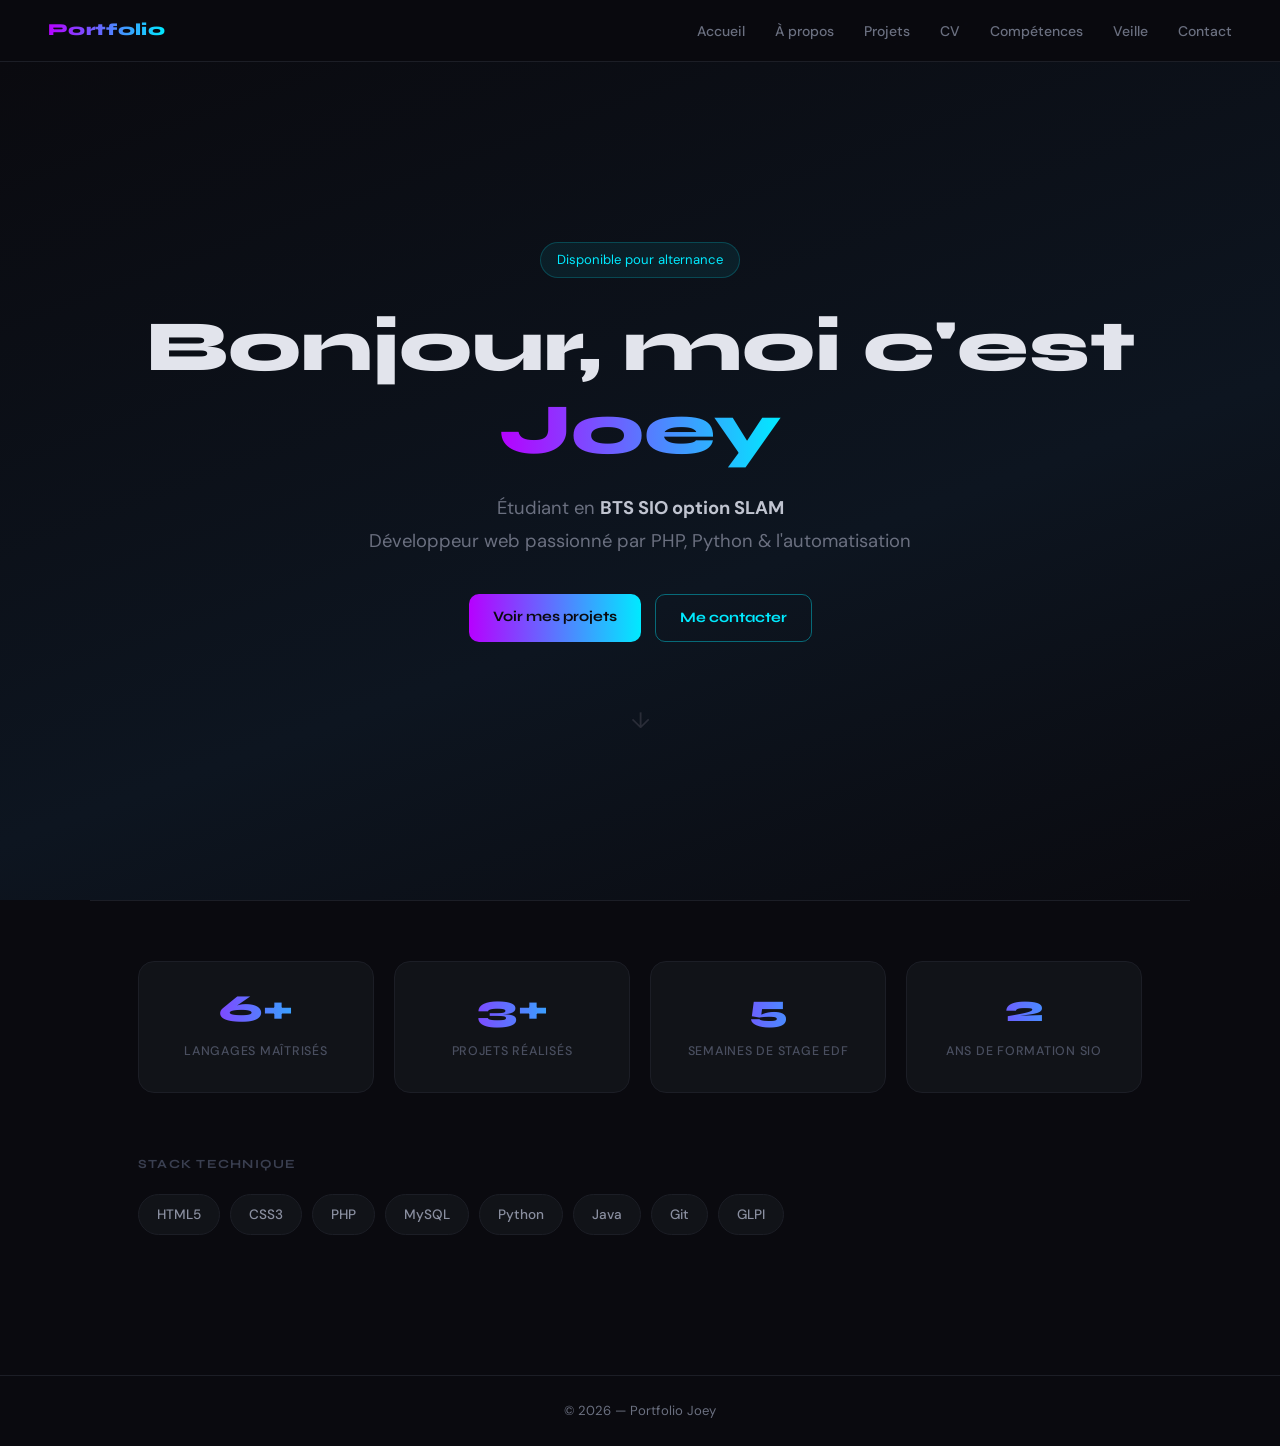
==== index.html @ f2e4ecba "Add files via upload" ====
<!DOCTYPE html>
<html lang="fr">
<head>
  <meta charset="UTF-8">
  <meta name="viewport" content="width=device-width, initial-scale=1">
  <title>Portfolio — Joey</title>
  <link rel="stylesheet" href="styles.css">
</head>
<body>

<header>
  <nav class="navbar">
    <div class="logo">Portfolio</div>
    <button class="burger" onclick="toggleMenu()" aria-label="Menu">☰</button>
    <ul class="nav-links" id="navLinks">
      <li><a href="index.html">Accueil</a></li>
      <li><a href="about.html">À propos</a></li>
      <li><a href="projects.html">Projets</a></li>
      <li><a href="cv.html">CV</a></li>
      <li><a href="skills.html">Compétences</a></li>
      <li><a href="veille.html">Veille</a></li>
      <li><a href="contact.html">Contact</a></li>
    </ul>
  </nav>
</header>

<!-- Particules de fond -->
<canvas id="particles" style="position:fixed;top:0;left:0;width:100%;height:100%;pointer-events:none;z-index:0;opacity:0.35;"></canvas>

<!-- Hero -->
<section class="hero" style="position:relative;z-index:1;">
  <div class="hero-badge">Disponible pour alternance</div>
  <h1 class="hero-title">Bonjour, moi c'est<br><span class="hero-name">Joey</span></h1>
  <p class="hero-sub">Étudiant en <strong>BTS SIO option SLAM</strong><br>
  Développeur web passionné par PHP, Python & l'automatisation</p>
  <div class="hero-btns">
    <a class="btn" href="projects.html">Voir mes projets</a>
    <a class="btn-outline" href="contact.html">Me contacter</a>
  </div>
  <div class="hero-scroll"><span>↓</span></div>
</section>

<!-- Stats rapides -->
<section class="stats-section" style="position:relative;z-index:1;">
  <div class="stats-grid">
    <div class="stat-card">
      <span class="stat-number">6+</span>
      <span class="stat-label">Langages maîtrisés</span>
    </div>
    <div class="stat-card">
      <span class="stat-number">3+</span>
      <span class="stat-label">Projets réalisés</span>
    </div>
    <div class="stat-card">
      <span class="stat-number">5</span>
      <span class="stat-label">Semaines de stage EDF</span>
    </div>
    <div class="stat-card">
      <span class="stat-number">2</span>
      <span class="stat-label">Ans de formation SIO</span>
    </div>
  </div>
</section>

<!-- Stack technique -->
<section class="tech-section" style="position:relative;z-index:1;">
  <h2 class="section-label">Stack technique</h2>
  <div class="tech-grid">
    <div class="tech-pill">HTML5</div>
    <div class="tech-pill">CSS3</div>
    <div class="tech-pill">PHP</div>
    <div class="tech-pill">MySQL</div>
    <div class="tech-pill">Python</div>
    <div class="tech-pill">Java</div>
    <div class="tech-pill">Git</div>
    <div class="tech-pill">GLPI</div>
  </div>
</section>

<style>
.hero {
  min-height: calc(100vh - 62px);
  display: flex; flex-direction: column;
  align-items: center; justify-content: center;
  text-align: center;
  padding: 80px 24px 60px;
  background: linear-gradient(160deg, #0a0a0f 0%, #0d1520 60%, #0a0a0f 100%);
}
.hero-badge {
  display: inline-flex; align-items: center; gap: 6px;
  padding: 6px 16px;
  background: rgba(0,234,255,0.07);
  border: 1px solid rgba(0,234,255,0.2);
  border-radius: 100px;
  font-size: 0.82rem; color: #00eaff;
  margin-bottom: 28px;
  animation: fadeDown 0.6s ease both;
}
.hero-title {
  font-family: 'Syne', sans-serif;
  font-size: clamp(2.5rem, 6vw, 4.5rem);
  font-weight: 800; line-height: 1.15;
  color: #e2e4ec; margin-bottom: 20px;
  animation: fadeDown 0.6s ease 0.1s both;
}
.hero-name {
  background: linear-gradient(90deg, #b700ff, #00eaff);
  -webkit-background-clip: text;
  -webkit-text-fill-color: transparent;
  background-clip: text;
}
.hero-sub {
  font-size: clamp(0.95rem, 2vw, 1.15rem);
  color: #6b7080; line-height: 1.8; margin-bottom: 36px;
  animation: fadeDown 0.6s ease 0.2s both;
}
.hero-sub strong { color: #c0c4d0; }
.hero-btns {
  display: flex; gap: 14px; flex-wrap: wrap;
  justify-content: center;
  animation: fadeDown 0.6s ease 0.3s both;
}
.hero-scroll {
  margin-top: 60px; color: #2a2d38; font-size: 1.4rem;
  animation: bounce 2s infinite 1s;
}
@keyframes bounce {
  0%, 100% { transform: translateY(0); }
  50%       { transform: translateY(8px); }
}
@keyframes fadeDown {
  from { opacity: 0; transform: translateY(-16px); }
  to   { opacity: 1; transform: translateY(0); }
}

.stats-section {
  max-width: 1100px; margin: 0 auto;
  padding: 60px 48px;
  border-top: 1px solid #1c1e26;
}
.stats-grid {
  display: grid;
  grid-template-columns: repeat(4, 1fr);
  gap: 20px;
}
.stat-card {
  background: #111318;
  border: 1px solid #1c1e26;
  border-radius: 16px;
  padding: 28px 20px;
  text-align: center;
  transition: border-color 0.25s, transform 0.25s;
}
.stat-card:hover { border-color: rgba(183,0,255,0.3); transform: translateY(-4px); }
.stat-number {
  display: block;
  font-family: 'Syne', sans-serif;
  font-size: 2.4rem; font-weight: 800;
  background: linear-gradient(90deg, #b700ff, #00eaff);
  -webkit-background-clip: text;
  -webkit-text-fill-color: transparent;
  background-clip: text;
  line-height: 1; margin-bottom: 8px;
}
.stat-label {
  font-size: 0.78rem; color: #4a4f60;
  font-weight: 500; text-transform: uppercase; letter-spacing: 0.06em;
}

.tech-section {
  max-width: 1100px; margin: 0 auto; padding: 0 48px 80px;
}
.section-label {
  font-family: 'Syne', sans-serif;
  font-size: 0.78rem; font-weight: 700;
  text-transform: uppercase; letter-spacing: 0.1em;
  color: #3a3f50; margin-bottom: 20px;
}
.tech-grid { display: flex; flex-wrap: wrap; gap: 10px; }
.tech-pill {
  padding: 8px 18px;
  background: #111318;
  border: 1px solid #1c1e26;
  border-radius: 100px;
  font-size: 0.85rem; color: #8a8fa0;
  font-weight: 500; cursor: default;
  transition: all 0.2s;
}
.tech-pill:hover { border-color: #00eaff; color: #00eaff; background: rgba(0,234,255,0.05); }

@media (max-width: 768px) {
  .stats-grid { grid-template-columns: repeat(2, 1fr); }
  .stats-section, .tech-section { padding-left: 20px; padding-right: 20px; }
}
@media (max-width: 420px) {
  .hero-btns { flex-direction: column; align-items: center; }
}
</style>

<footer>
  <p>© <span id="year"></span> — Portfolio Joey</p>
</footer>

<script>
/* Burger */
document.getElementById("year").textContent = new Date().getFullYear();
function toggleMenu() {
  document.getElementById("navLinks").classList.toggle("show");
}

/* Particules */
const canvas = document.getElementById('particles');
const ctx    = canvas.getContext('2d');
let W, H, dots = [];

function resize() { W = canvas.width = window.innerWidth; H = canvas.height = window.innerHeight; }
function randomDot() {
  return { x: Math.random()*W, y: Math.random()*H, r: Math.random()*1.5+0.3,
           vx: (Math.random()-0.5)*0.3, vy: (Math.random()-0.5)*0.3, a: Math.random() };
}
function init() { resize(); dots = Array.from({length:80}, randomDot); }
function draw() {
  ctx.clearRect(0,0,W,H);
  dots.forEach(d => {
    d.x += d.vx; d.y += d.vy;
    if (d.x < 0) d.x = W; if (d.x > W) d.x = 0;
    if (d.y < 0) d.y = H; if (d.y > H) d.y = 0;
    ctx.beginPath(); ctx.arc(d.x, d.y, d.r, 0, Math.PI*2);
    ctx.fillStyle = `rgba(0,234,255,${d.a*0.6})`; ctx.fill();
  });
  for (let i = 0; i < dots.length; i++) {
    for (let j = i+1; j < dots.length; j++) {
      const dx = dots[i].x-dots[j].x, dy = dots[i].y-dots[j].y;
      const dist = Math.sqrt(dx*dx+dy*dy);
      if (dist < 120) {
        ctx.beginPath(); ctx.moveTo(dots[i].x, dots[i].y); ctx.lineTo(dots[j].x, dots[j].y);
        ctx.strokeStyle = `rgba(183,0,255,${(1-dist/120)*0.12})`; ctx.lineWidth=0.6; ctx.stroke();
      }
    }
  }
  requestAnimationFrame(draw);
}
window.addEventListener('resize', resize);
init(); draw();
</script>

</body>
</html>
---- styles.css ----
/* ══════════════════════════════════════════
   PORTFOLIO JOEY — styles.css
   ══════════════════════════════════════════ */

@import url('https://fonts.googleapis.com/css2?family=Syne:wght@400;500;600;700;800&family=DM+Sans:ital,opsz,wght@0,9..40,300;0,9..40,400;0,9..40,500;1,9..40,300&display=swap');

:root {
  --bg:        #0a0a0f;
  --bg2:       #0d1017;
  --surface:   #111318;
  --border:    #1c1e26;
  --border2:   #252830;
  --text:      #e2e4ec;
  --muted:     #6b7080;
  --accent1:   #b700ff;
  --accent2:   #00eaff;
  --grad:      linear-gradient(90deg, var(--accent1), var(--accent2));
  --radius:    16px;
  --font-head: 'Syne', sans-serif;
  --font-body: 'DM Sans', sans-serif;
}

*, *::before, *::after { box-sizing: border-box; margin: 0; padding: 0; }

html { scroll-behavior: smooth; }

body {
  background: var(--bg);
  color: var(--text);
  font-family: var(--font-body);
  font-size: 1rem;
  line-height: 1.7;
  min-height: 100vh;
}

/* ── Navbar ── */
.navbar {
  display: flex;
  justify-content: space-between;
  align-items: center;
  padding: 0 48px;
  height: 62px;
  background: rgba(10,10,15,0.88);
  backdrop-filter: blur(14px);
  -webkit-backdrop-filter: blur(14px);
  border-bottom: 1px solid var(--border);
  position: sticky;
  top: 0;
  z-index: 100;
}

.logo {
  font-family: var(--font-head);
  font-size: 1.05rem;
  font-weight: 800;
  background: var(--grad);
  -webkit-background-clip: text;
  -webkit-text-fill-color: transparent;
  background-clip: text;
  letter-spacing: 0.02em;
}

.nav-links {
  list-style: none;
  display: flex;
  align-items: center;
  gap: 30px;
}

.nav-links a {
  color: var(--muted);
  text-decoration: none;
  font-size: 0.875rem;
  font-weight: 500;
  transition: color 0.2s;
  position: relative;
  padding-bottom: 2px;
}

.nav-links a::after {
  content: '';
  position: absolute;
  left: 0; bottom: 0;
  width: 0; height: 1.5px;
  background: var(--grad);
  border-radius: 2px;
  transition: width 0.25s ease;
}

.nav-links a:hover { color: var(--text); }
.nav-links a:hover::after { width: 100%; }

/* ── Boutons ── */
.btn {
  display: inline-block;
  padding: 11px 24px;
  background: var(--grad);
  border-radius: 10px;
  text-decoration: none;
  color: #0a0a0f;
  font-family: var(--font-head);
  font-weight: 700;
  font-size: 0.9rem;
  transition: opacity 0.2s, transform 0.2s;
}
.btn:hover { opacity: 0.88; transform: translateY(-2px); }

.btn-outline {
  display: inline-block;
  padding: 11px 24px;
  border: 1.5px solid rgba(0,234,255,0.4);
  color: var(--accent2);
  border-radius: 10px;
  text-decoration: none;
  font-family: var(--font-head);
  font-weight: 700;
  font-size: 0.9rem;
  transition: all 0.2s;
}
.btn-outline:hover {
  background: rgba(0,234,255,0.08);
  border-color: var(--accent2);
  transform: translateY(-2px);
}

/* ── Page container ── */
.page {
  max-width: 1100px;
  margin: 0 auto;
  padding: 52px 48px 80px;
}

/* ── Titres ── */
.title {
  font-family: var(--font-head);
  font-size: 2.4rem;
  font-weight: 800;
  background: var(--grad);
  -webkit-background-clip: text;
  -webkit-text-fill-color: transparent;
  background-clip: text;
  margin-bottom: 10px;
}

.subtitle {
  color: var(--muted);
  font-size: 1rem;
  line-height: 1.75;
}

/* ── Section ── */
.section { margin-bottom: 40px; }

/* ── Tags ── */
.tag {
  display: inline-block;
  padding: 5px 12px;
  background: rgba(0,234,255,0.07);
  border: 1px solid rgba(0,234,255,0.2);
  border-radius: 100px;
  font-size: 0.78rem;
  color: var(--accent2);
  font-weight: 500;
}

/* ══════════════════════════════════
   PROJECTS
   ══════════════════════════════════ */
.projects-grid {
  display: grid;
  grid-template-columns: repeat(auto-fit, minmax(300px, 1fr));
  gap: 22px;
  margin-top: 8px;
}

.project-card {
  background: var(--surface);
  border: 1px solid var(--border);
  padding: 28px;
  border-radius: var(--radius);
  transition: border-color 0.25s, transform 0.25s, box-shadow 0.25s;
}
.project-card:hover {
  transform: translateY(-6px);
  border-color: rgba(0,234,255,0.3);
  box-shadow: 0 16px 40px rgba(0,0,0,0.4);
}
.project-card h2 {
  font-family: var(--font-head);
  color: var(--accent1);
  font-size: 1.1rem;
  margin-bottom: 10px;
}
.project-card p {
  color: #b0b4c0;
  font-size: 0.9rem;
  margin-bottom: 16px;
}

/* ══════════════════════════════════
   SKILLS
   ══════════════════════════════════ */
.skills-box {
  max-width: 800px;
  margin: 0 auto;
  display: flex;
  flex-direction: column;
  gap: 26px;
}

.skill h3 {
  font-family: var(--font-head);
  color: var(--accent1);
  margin-bottom: 10px;
  font-size: 1rem;
  font-weight: 700;
}

.skill-bar {
  width: 100%;
  background: var(--border2);
  border-radius: 100px;
  height: 10px;
  overflow: hidden;
}

.skill-level {
  height: 100%;
  border-radius: 100px;
  background: var(--grad);
  transform-origin: left;
  transform: scaleX(0);
  transition: transform 0.9s cubic-bezier(0.22, 1, 0.36, 1);
}

.skill-level.animated { transform: scaleX(1); }

/* ══════════════════════════════════
   CONTACT
   ══════════════════════════════════ */
.contact-box {
  max-width: 600px;
  margin: 0 auto;
  background: var(--surface);
  border: 1px solid var(--border);
  padding: 36px;
  border-radius: 20px;
  box-shadow: 0 0 40px rgba(183,0,255,0.07);
}

.contact-form {
  display: flex;
  flex-direction: column;
  gap: 16px;
  margin-top: 8px;
}

.contact-form label {
  color: var(--muted);
  font-size: 0.8rem;
  font-weight: 600;
  text-transform: uppercase;
  letter-spacing: 0.07em;
  margin-bottom: 2px;
  display: block;
}

.contact-form input,
.contact-form textarea {
  width: 100%;
  padding: 12px 16px;
  border-radius: 12px;
  border: 1px solid var(--border2);
  background: var(--bg);
  color: var(--text);
  font-family: var(--font-body);
  font-size: 0.95rem;
  outline: none;
  transition: border-color 0.2s;
}
.contact-form input:focus,
.contact-form textarea:focus { border-color: var(--accent2); }

.contact-form textarea {
  min-height: 140px;
  resize: vertical;
}

.contact-form button {
  padding: 13px;
  border: none;
  border-radius: 12px;
  font-family: var(--font-head);
  font-size: 0.95rem;
  font-weight: 700;
  cursor: pointer;
  background: var(--grad);
  color: #0a0a0f;
  transition: opacity 0.2s, transform 0.2s;
  margin-top: 4px;
}
.contact-form button:hover { opacity: 0.88; transform: translateY(-2px); }

.success-msg {
  margin-top: 20px;
  padding: 14px 18px;
  background: rgba(0,234,255,0.07);
  border: 1px solid rgba(0,234,255,0.2);
  border-radius: 12px;
  color: var(--accent2);
  text-align: center;
  font-weight: 600;
  font-size: 0.9rem;
  display: none;
}

/* ══════════════════════════════════
   ABOUT
   ══════════════════════════════════ */
.about-container {
  max-width: 1100px;
  margin: 0 auto;
  padding: 52px 48px 80px;
}

.about-container .title { text-align: center; font-size: 2.6rem; }

.about-content {
  margin-top: 48px;
  display: flex;
  flex-wrap: wrap;
  gap: 48px;
  justify-content: space-between;
}

.about-text { flex: 1; min-width: 280px; }

.about-text h2 {
  font-family: var(--font-head);
  font-size: 1.1rem;
  font-weight: 700;
  color: var(--accent2);
  margin-top: 32px;
  margin-bottom: 12px;
  text-transform: uppercase;
  letter-spacing: 0.08em;
}

.about-text p { color: #b0b4c0; line-height: 1.8; margin-bottom: 12px; }
.about-text strong { color: var(--text); }

.about-text ul {
  padding-left: 18px;
  color: #b0b4c0;
  display: flex;
  flex-direction: column;
  gap: 6px;
}
.about-text ul li strong { color: var(--text); }

.about-photo { width: 260px; }

.photo-placeholder {
  width: 100%;
  height: 260px;
  background: var(--surface);
  border: 1px solid var(--border2);
  display: flex;
  justify-content: center;
  align-items: center;
  color: var(--muted);
  font-size: 1rem;
  border-radius: var(--radius);
}

/* ══════════════════════════════════
   VEILLE
   ══════════════════════════════════ */
.veille-grid {
  display: grid;
  grid-template-columns: repeat(3, 1fr);
  gap: 22px;
}

.v-card {
  display: flex;
  flex-direction: column;
  background: var(--surface);
  border: 1px solid var(--border);
  border-radius: var(--radius);
  overflow: hidden;
  text-decoration: none;
  color: inherit;
  transition: transform 0.25s, border-color 0.25s, box-shadow 0.25s;
  animation: vFadeUp 0.5s ease both;
}
.v-card:hover {
  transform: translateY(-6px);
  border-color: rgba(0,234,255,0.3);
  box-shadow: 0 20px 48px rgba(0,0,0,0.4);
}

@keyframes vFadeUp {
  from { opacity: 0; transform: translateY(18px); }
  to   { opacity: 1; transform: translateY(0); }
}

.v-img { width: 100%; height: 170px; overflow: hidden; background: #18212e; flex-shrink: 0; }
.v-img img { width: 100%; height: 100%; object-fit: cover; transition: transform 0.4s; }
.v-card:hover .v-img img { transform: scale(1.06); }

.v-body { display: flex; flex-direction: column; gap: 8px; padding: 18px; flex: 1; }

.v-meta { display: flex; align-items: center; gap: 8px; flex-wrap: wrap; }
.v-source {
  font-size: 0.7rem; font-weight: 700; text-transform: uppercase;
  letter-spacing: 0.07em; color: var(--accent2);
  background: rgba(0,234,255,0.07);
  border: 1px solid rgba(0,234,255,0.18);
  border-radius: 100px; padding: 2px 9px;
}
.v-date { font-size: 0.72rem; color: var(--muted); margin-left: auto; }

.v-title {
  font-family: var(--font-head);
  font-size: 0.92rem; font-weight: 700; color: var(--text);
  line-height: 1.4;
  display: -webkit-box;
  -webkit-line-clamp: 3;
  -webkit-box-orient: vertical;
  overflow: hidden;
}

.v-desc { font-size: 0.82rem; color: var(--muted); line-height: 1.6; flex: 1; }
.v-link { font-size: 0.8rem; font-weight: 600; color: var(--accent2); margin-top: auto; padding-top: 6px; }
.v-card:hover .v-link { letter-spacing: 0.02em; }

.v-loading, .v-error {
  max-width: 520px; margin: 48px auto;
  padding: 28px 32px; border-radius: var(--radius);
  text-align: center; color: var(--muted); line-height: 1.8;
}
.v-error {
  background: rgba(248,81,73,0.06);
  border: 1px solid rgba(248,81,73,0.2);
  color: #ff9a95;
}
.v-loading { border: 1px solid var(--border); }

/* ══════════════════════════════════
   ADMIN MESSAGES
   ══════════════════════════════════ */
.messages-box {
  max-width: 900px; margin: 40px auto 80px;
  padding: 28px 36px;
  background: var(--surface);
  border: 1px solid var(--border);
  border-radius: 20px;
  box-shadow: 0 0 30px rgba(183,0,255,0.06);
}

.messages-table { width: 100%; border-collapse: collapse; }
.messages-table th, .messages-table td {
  padding: 12px 14px;
  border-bottom: 1px solid var(--border);
  text-align: left;
  color: #b0b4c0;
  font-size: 0.88rem;
}
.messages-table th { color: var(--accent2); font-weight: 700; font-family: var(--font-head); }
.messages-table tr:hover td { background: rgba(0,234,255,0.03); }

.logout-btn {
  display: inline-block; margin-top: 14px;
  padding: 9px 20px; border-radius: 10px;
  background: var(--grad); color: #0a0a0f;
  font-family: var(--font-head); font-weight: 700;
  text-decoration: none; font-size: 0.85rem;
  transition: opacity 0.2s, transform 0.2s;
}
.logout-btn:hover { opacity: 0.88; transform: translateY(-2px); }

/* ══════════════════════════════════
   FOOTER
   ══════════════════════════════════ */
footer {
  text-align: center;
  padding: 24px;
  margin-top: 60px;
  font-size: 0.82rem;
  color: var(--muted);
  border-top: 1px solid var(--border);
}

/* ══════════════════════════════════
   BURGER / MOBILE
   ══════════════════════════════════ */
.burger {
  display: none;
  font-size: 1.5rem;
  cursor: pointer;
  color: var(--accent2);
  background: none;
  border: none;
}

@media (max-width: 960px) {
  .veille-grid { grid-template-columns: repeat(2, 1fr); }
}

@media (max-width: 768px) {
  .navbar { padding: 0 20px; }
  .burger { display: block; }

  .nav-links {
    display: none;
    flex-direction: column;
    background: var(--surface);
    position: absolute;
    top: 62px; left: 0; right: 0;
    padding: 20px 24px;
    border-bottom: 1px solid var(--border);
    gap: 0;
  }
  .nav-links li { border-bottom: 1px solid var(--border); }
  .nav-links li:last-child { border-bottom: none; }
  .nav-links a { display: block; padding: 13px 0; font-size: 1rem; }
  .nav-links.show { display: flex; }

  .page, .about-container { padding-left: 20px; padding-right: 20px; }
  .contact-box { margin-left: 20px; margin-right: 20px; padding: 24px 18px; }
  .veille-grid { grid-template-columns: 1fr; }
}

@media (max-width: 580px) {
  .veille-grid { grid-template-columns: 1fr; }
}
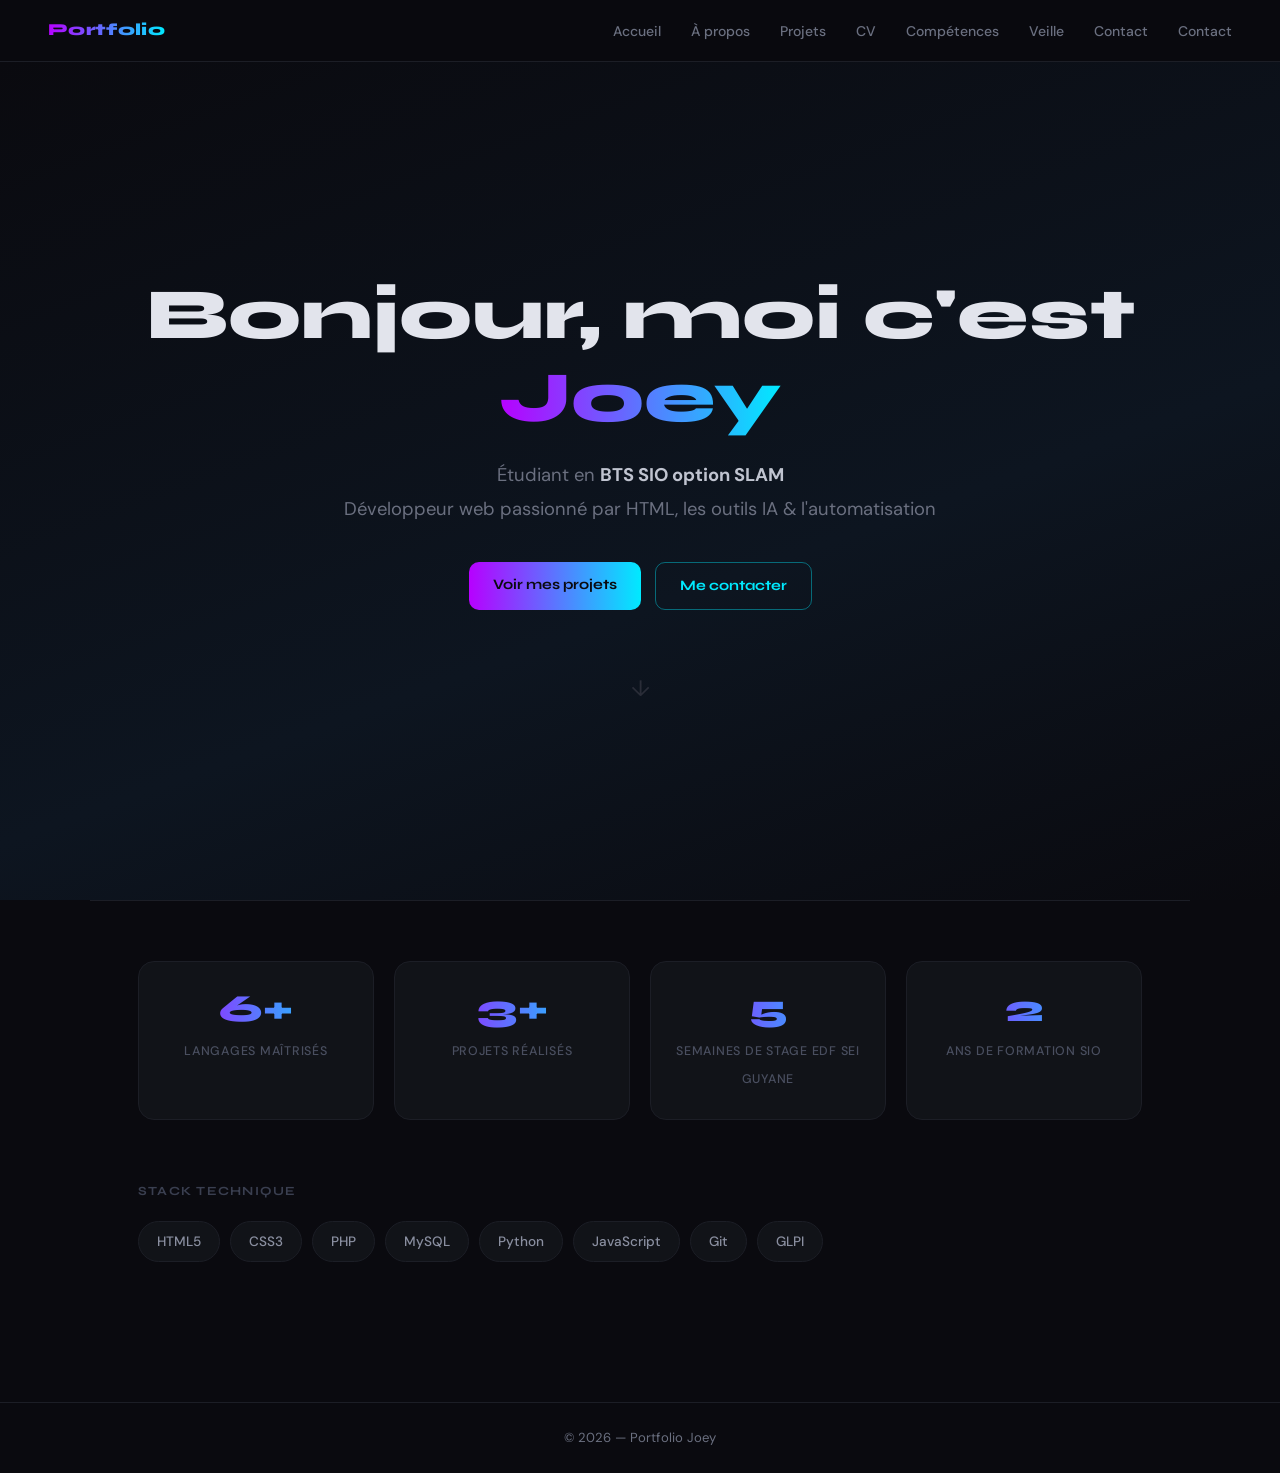
==== commit 358df99a: "Add files via upload" ====
--- a/index.html
+++ b/index.html
@@ -20,6 +20,7 @@
       <li><a href="skills.html">Compétences</a></li>
       <li><a href="veille.html">Veille</a></li>
       <li><a href="contact.html">Contact</a></li>
+      <li><a href="V2">Contact</a></li>
     </ul>
   </nav>
 </header>
@@ -29,10 +30,10 @@
 
 <!-- Hero -->
 <section class="hero" style="position:relative;z-index:1;">
-  <div class="hero-badge">Disponible pour alternance</div>
+  <!-- <div class="hero-badge">Disponible pour alternance</div> -->
   <h1 class="hero-title">Bonjour, moi c'est<br><span class="hero-name">Joey</span></h1>
   <p class="hero-sub">Étudiant en <strong>BTS SIO option SLAM</strong><br>
-  Développeur web passionné par PHP, Python & l'automatisation</p>
+  Développeur web passionné par HTML, les outils IA & l'automatisation</p>
   <div class="hero-btns">
     <a class="btn" href="projects.html">Voir mes projets</a>
     <a class="btn-outline" href="contact.html">Me contacter</a>
@@ -53,7 +54,7 @@
     </div>
     <div class="stat-card">
       <span class="stat-number">5</span>
-      <span class="stat-label">Semaines de stage EDF</span>
+      <span class="stat-label">Semaines de stage EDF SEI Guyane</span>
     </div>
     <div class="stat-card">
       <span class="stat-number">2</span>
@@ -71,7 +72,7 @@
     <div class="tech-pill">PHP</div>
     <div class="tech-pill">MySQL</div>
     <div class="tech-pill">Python</div>
-    <div class="tech-pill">Java</div>
+    <div class="tech-pill">JavaScript</div>
     <div class="tech-pill">Git</div>
     <div class="tech-pill">GLPI</div>
   </div>
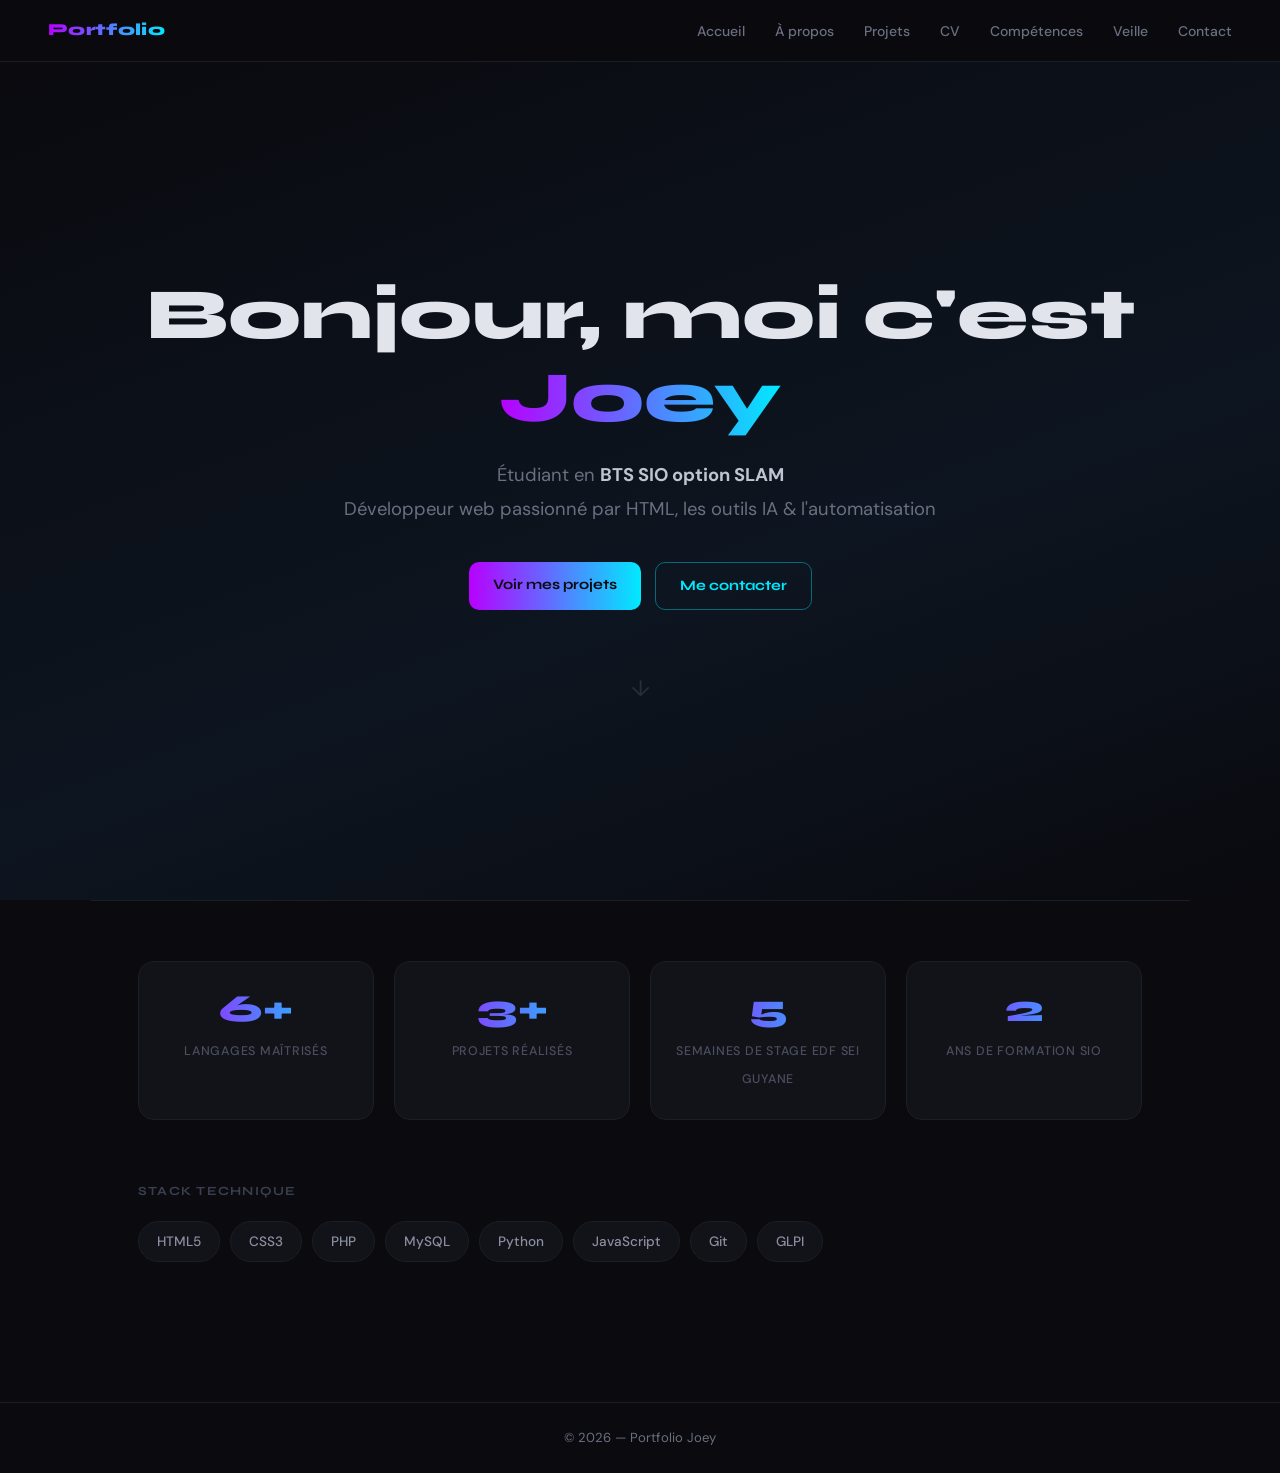
==== commit 2c17e238: "Update index.html" ====
--- a/index.html
+++ b/index.html
@@ -20,7 +20,6 @@
       <li><a href="skills.html">Compétences</a></li>
       <li><a href="veille.html">Veille</a></li>
       <li><a href="contact.html">Contact</a></li>
-      <li><a href="V2">Contact</a></li>
     </ul>
   </nav>
 </header>
